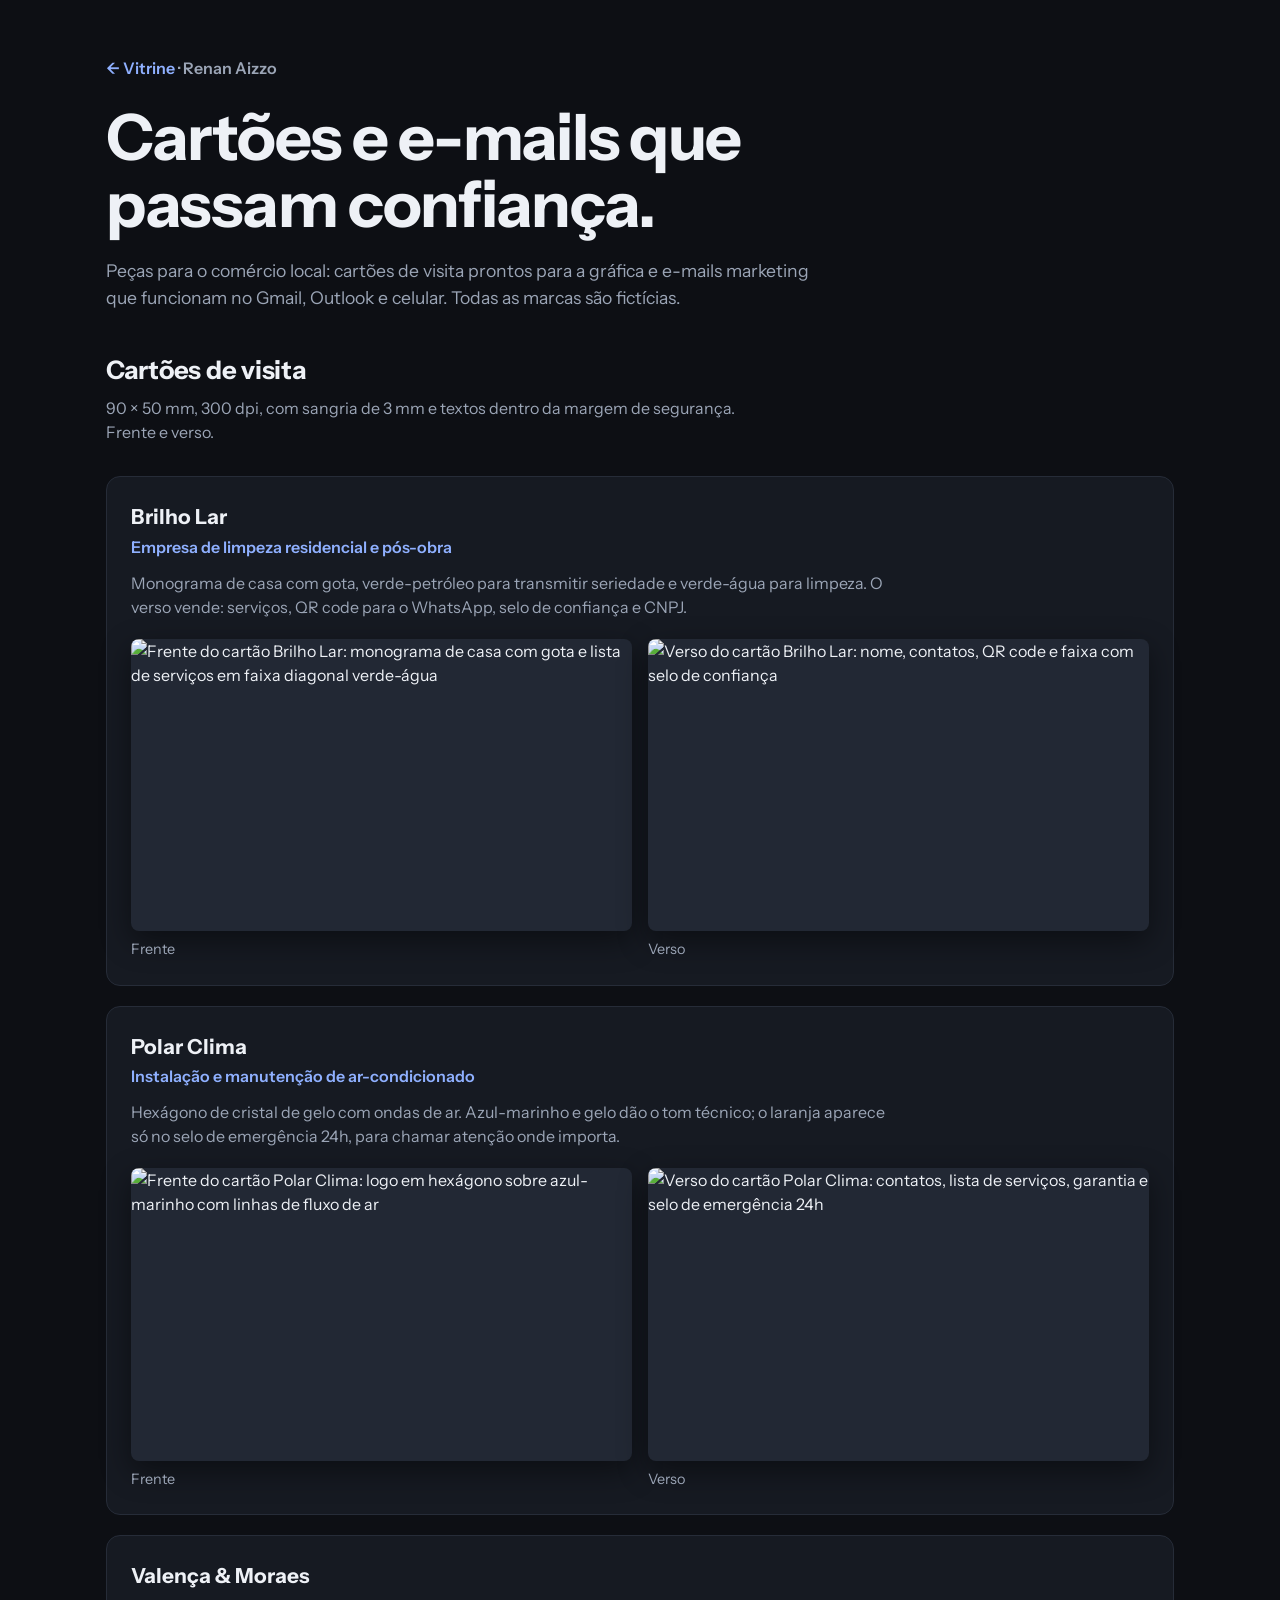
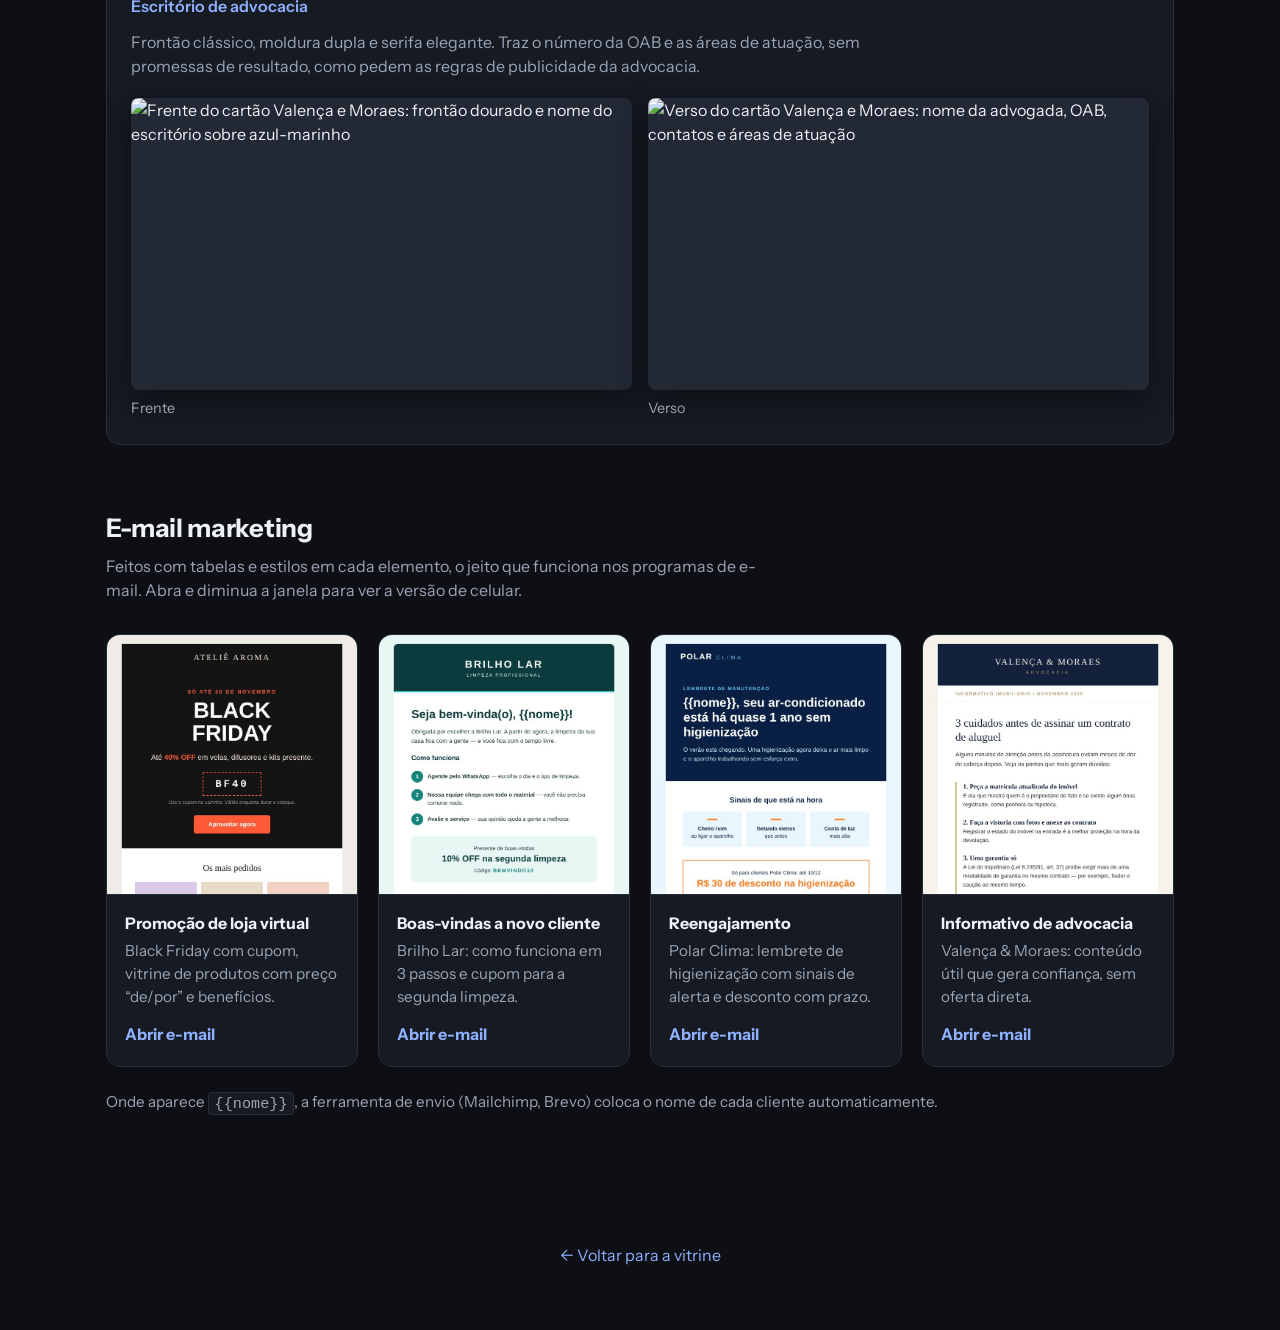
==== design/index.html @ 7b1bb788 "Vitrine: página de cartões de visita e e-mails marketing Co-Authored-By: Claude Opus 5.5 <noreply@an" ====
<!DOCTYPE html>
<html lang="pt-BR">
<head>
  <meta charset="UTF-8">
  <meta name="viewport" content="width=device-width, initial-scale=1">
  <title>Cartões de visita e e-mails · Renan Aizzo</title>
  <meta name="description" content="Cartões de visita e e-mails marketing para negócios locais: limpeza, ar-condicionado, advocacia e loja virtual.">

  <!-- PRÉVIA DO LINK (Open Graph): o que aparece ao colar o link no WhatsApp/redes -->
  <meta name="author" content="Renan Aizzo">
  <meta property="og:site_name" content="Renan Aizzo · design para negócios locais">
  <meta property="og:type" content="website">
  <meta property="og:title" content="Cartões de visita e e-mails que passam confiança">
  <meta property="og:description" content="Três identidades em cartão (frente e verso) e quatro e-mails marketing prontos para enviar.">
  <meta property="og:image" content="https://renanvibecoding-star.github.io/vitrine/design/img/cartoes/brilho-lar-frente.jpg">
  <meta name="twitter:card" content="summary_large_image">
  <meta name="theme-color" content="#0d0f14">
  <link rel="icon" href="data:image/svg+xml,<svg xmlns='http://www.w3.org/2000/svg' viewBox='0 0 32 32'><rect width='32' height='32' rx='7' fill='%238fb0ff'/><text x='16' y='23' font-family='Arial,sans-serif' font-size='20' font-weight='700' text-anchor='middle' fill='%230d0f14'>R</text></svg>">

  <link rel="preconnect" href="https://fonts.googleapis.com">
  <link rel="preconnect" href="https://fonts.gstatic.com" crossorigin>
  <link href="https://fonts.googleapis.com/css2?family=Instrument+Sans:wght@400;600;700&display=swap" rel="stylesheet">

  <!-- Reaproveita o estilo da vitrine e acrescenta só o que esta página precisa -->
  <link rel="stylesheet" href="../css/vitrine.css">
  <link rel="stylesheet" href="design.css">
</head>
<body>

  <header class="topo">
    <p class="topo__marca"><a class="voltar" href="../index.html">← Vitrine</a> · Renan Aizzo</p>
    <h1 class="topo__titulo">Cartões e e-mails que passam confiança.</h1>
    <p class="topo__texto">
      Peças para o comércio local: cartões de visita prontos para a gráfica e e-mails marketing
      que funcionam no Gmail, Outlook e celular. Todas as marcas são fictícias.
    </p>
  </header>

  <main class="design">

    <!-- ================= CARTÕES ================= -->
    <section class="secao" aria-labelledby="titulo-cartoes">
      <h2 class="secao__titulo" id="titulo-cartoes">Cartões de visita</h2>
      <p class="secao__texto">90 × 50 mm, 300 dpi, com sangria de 3 mm e textos dentro da margem de segurança. Frente e verso.</p>

      <article class="marca">
        <div class="marca__texto">
          <h3>Brilho Lar</h3>
          <p class="marca__nicho">Empresa de limpeza residencial e pós-obra</p>
          <p>Monograma de casa com gota, verde-petróleo para transmitir seriedade e verde-água para limpeza. O verso vende: serviços, QR code para o WhatsApp, selo de confiança e CNPJ.</p>
        </div>
        <div class="marca__faces">
          <figure><img src="img/cartoes/brilho-lar-frente.jpg" alt="Frente do cartão Brilho Lar: monograma de casa com gota e lista de serviços em faixa diagonal verde-água" width="1134" height="662" loading="lazy"><figcaption>Frente</figcaption></figure>
          <figure><img src="img/cartoes/brilho-lar-verso.jpg" alt="Verso do cartão Brilho Lar: nome, contatos, QR code e faixa com selo de confiança" width="1134" height="662" loading="lazy"><figcaption>Verso</figcaption></figure>
        </div>
      </article>

      <article class="marca">
        <div class="marca__texto">
          <h3>Polar Clima</h3>
          <p class="marca__nicho">Instalação e manutenção de ar-condicionado</p>
          <p>Hexágono de cristal de gelo com ondas de ar. Azul-marinho e gelo dão o tom técnico; o laranja aparece só no selo de emergência 24h, para chamar atenção onde importa.</p>
        </div>
        <div class="marca__faces">
          <figure><img src="img/cartoes/polar-clima-frente.jpg" alt="Frente do cartão Polar Clima: logo em hexágono sobre azul-marinho com linhas de fluxo de ar" width="1134" height="662" loading="lazy"><figcaption>Frente</figcaption></figure>
          <figure><img src="img/cartoes/polar-clima-verso.jpg" alt="Verso do cartão Polar Clima: contatos, lista de serviços, garantia e selo de emergência 24h" width="1134" height="662" loading="lazy"><figcaption>Verso</figcaption></figure>
        </div>
      </article>

      <article class="marca">
        <div class="marca__texto">
          <h3>Valença &amp; Moraes</h3>
          <p class="marca__nicho">Escritório de advocacia</p>
          <p>Frontão clássico, moldura dupla e serifa elegante. Traz o número da OAB e as áreas de atuação, sem promessas de resultado, como pedem as regras de publicidade da advocacia.</p>
        </div>
        <div class="marca__faces">
          <figure><img src="img/cartoes/valenca-moraes-frente.jpg" alt="Frente do cartão Valença e Moraes: frontão dourado e nome do escritório sobre azul-marinho" width="1134" height="662" loading="lazy"><figcaption>Frente</figcaption></figure>
          <figure><img src="img/cartoes/valenca-moraes-verso.jpg" alt="Verso do cartão Valença e Moraes: nome da advogada, OAB, contatos e áreas de atuação" width="1134" height="662" loading="lazy"><figcaption>Verso</figcaption></figure>
        </div>
      </article>
    </section>

    <!-- ================= E-MAILS ================= -->
    <section class="secao" aria-labelledby="titulo-emails">
      <h2 class="secao__titulo" id="titulo-emails">E-mail marketing</h2>
      <p class="secao__texto">Feitos com tabelas e estilos em cada elemento, o jeito que funciona nos programas de e-mail. Abra e diminua a janela para ver a versão de celular.</p>

      <ul class="emails">
        <li class="email">
          <a class="email__link" href="emails/1-ecommerce-black-friday.html" target="_blank" rel="noopener">
            <img class="email__previa" src="img/emails/1-ecommerce-black-friday.jpg" alt="" width="680" height="900" loading="lazy">
            <span class="email__texto">
              <strong>Promoção de loja virtual</strong>
              <span>Black Friday com cupom, vitrine de produtos com preço “de/por” e benefícios.</span>
              <span class="cartao__acao">Abrir e-mail</span>
            </span>
          </a>
        </li>
        <li class="email">
          <a class="email__link" href="emails/2-boas-vindas-limpeza.html" target="_blank" rel="noopener">
            <img class="email__previa" src="img/emails/2-boas-vindas-limpeza.jpg" alt="" width="680" height="900" loading="lazy">
            <span class="email__texto">
              <strong>Boas-vindas a novo cliente</strong>
              <span>Brilho Lar: como funciona em 3 passos e cupom para a segunda limpeza.</span>
              <span class="cartao__acao">Abrir e-mail</span>
            </span>
          </a>
        </li>
        <li class="email">
          <a class="email__link" href="emails/3-reengajamento-ar-condicionado.html" target="_blank" rel="noopener">
            <img class="email__previa" src="img/emails/3-reengajamento-ar-condicionado.jpg" alt="" width="680" height="900" loading="lazy">
            <span class="email__texto">
              <strong>Reengajamento</strong>
              <span>Polar Clima: lembrete de higienização com sinais de alerta e desconto com prazo.</span>
              <span class="cartao__acao">Abrir e-mail</span>
            </span>
          </a>
        </li>
        <li class="email">
          <a class="email__link" href="emails/4-newsletter-advocacia.html" target="_blank" rel="noopener">
            <img class="email__previa" src="img/emails/4-newsletter-advocacia.jpg" alt="" width="680" height="900" loading="lazy">
            <span class="email__texto">
              <strong>Informativo de advocacia</strong>
              <span>Valença &amp; Moraes: conteúdo útil que gera confiança, sem oferta direta.</span>
              <span class="cartao__acao">Abrir e-mail</span>
            </span>
          </a>
        </li>
      </ul>
      <p class="nota">Onde aparece <code>{{nome}}</code>, a ferramenta de envio (Mailchimp, Brevo) coloca o nome de cada cliente automaticamente.</p>
    </section>

  </main>

  <footer class="rodape">
    <p><a class="voltar" href="../index.html">← Voltar para a vitrine</a></p>
  </footer>

</body>
</html>
---- css/vitrine.css ----
/*
  vitrine.css — APARÊNCIA DA VITRINE
  A vitrine é discreta de propósito: quem tem que brilhar são as demos.
  Tema escuro em GRAFITE neutro (sem cor própria), para não competir com as miniaturas.
  Os nomes das variáveis vêm da versão clara; os valores agora são do tema escuro.
*/

:root {
  --marinho: #eef1f6;          /* texto principal (claro) */
  --marinho-suave: #9ba5b6;
  --fundo: #0d0f14;            /* grafite quase preto */
  --branco: #161a22;           /* fundo dos cartões */
  --borda: #262c38;
  --destaque: #8fb0ff;         /* azul claro: lê bem no escuro */
  --fonte: "Instrument Sans", system-ui, sans-serif;
  color-scheme: dark;
}

*, *::before, *::after { box-sizing: border-box; }

body {
  margin: 0;
  font-family: var(--fonte);
  line-height: 1.5;
  color: var(--marinho);
  background: var(--fundo);
}

:focus-visible { outline: 3px solid var(--destaque); outline-offset: 3px; }

/* ---------- Topo ---------- */
.topo {
  max-width: 1100px;
  margin: 0 auto;
  padding: 3.5rem 1rem 2.5rem;
}
.topo__marca { margin: 0 0 1.5rem; font-weight: 600; color: var(--marinho-suave); }
.topo__titulo {
  margin: 0;
  max-width: 16ch;              /* quebra o título em linhas curtas */
  font-size: clamp(2.2rem, 7vw, 4rem);
  font-weight: 700;
  line-height: 1.05;
  letter-spacing: -0.02em;
}
.topo__texto { max-width: 60ch; margin: 1.25rem 0 0; font-size: 1.1rem; color: var(--marinho-suave); }

/* ---------- Lista de cartões ---------- */
.vitrine { max-width: 1100px; margin: 0 auto; padding: 0 1rem 3rem; }
.vitrine__lista {
  list-style: none; margin: 0; padding: 0;
  display: grid;
  gap: 1.25rem;
  /* Quantas colunas couberem, cada uma com no mínimo 280px */
  grid-template-columns: repeat(auto-fill, minmax(280px, 1fr));
}

.cartao {
  background: var(--branco);
  border: 1px solid var(--borda);
  border-radius: 14px;
  overflow: hidden;
  transition: transform 0.2s, border-color 0.2s;
}
/* O cartão sobe um pouco ao passar o mouse (só os que são link) */
.cartao:has(.cartao__link:hover) { transform: translateY(-4px); border-color: #3a4252; }
.cartao__link { display: block; color: inherit; text-decoration: none; height: 100%; }
.cartao__link:hover .cartao__acao { text-decoration: underline; }
.cartao__texto { padding: 1.1rem 1.25rem 1.4rem; }
.cartao__texto h2 { margin: 0 0 0.4rem; font-size: 1.25rem; }
.cartao__texto p { margin: 0 0 1rem; color: var(--marinho-suave); }
.cartao__acao { font-weight: 700; color: var(--destaque); }
.cartao__selo {
  display: inline-block;
  padding: 0.2rem 0.7rem;
  border: 1px solid var(--borda);
  border-radius: 999px;
  font-size: 0.85rem;
  color: var(--marinho-suave);
}
.cartao--em-breve .miniatura { filter: saturate(0.55); }

/* ---------- Miniaturas: cada uma usa a identidade da sua demo ---------- */
.miniatura {
  height: 170px;
  display: grid;
  place-items: center;
  text-align: center;
}
.miniatura__nome { font-size: 2.3rem; line-height: 0.95; }

/* Lanchonete: tema escuro "brasa" (mesmas cores da demo) */
.miniatura--lanchonete {
  position: relative;
  overflow: hidden;
  background:
    radial-gradient(circle at 85% 10%, rgba(255, 122, 26, 0.55), transparent 55%),
    radial-gradient(circle at 10% 100%, rgba(255, 194, 61, 0.2), transparent 50%),
    #120d0a;
}
.miniatura--lanchonete .miniatura__nome {
  position: relative;
  z-index: 1;
  font-family: "Unbounded", sans-serif;
  font-weight: 800;
  font-size: 1.9rem;
  letter-spacing: -0.03em;
  /* Texto pintado com degradê */
  background: linear-gradient(120deg, #ffc23d, #ff7a1a 55%, #ff5440);
  -webkit-background-clip: text;
  background-clip: text;
  color: transparent;
}
.miniatura__bolha {
  position: absolute;
  display: grid;
  place-items: center;
  border-radius: 50%;
  background: rgba(255, 236, 220, 0.08);
  border: 1px solid rgba(255, 214, 180, 0.15);
  color: #ffc23d;   /* ícone âmbar, como na demo */
}
.miniatura__bolha--1 { width: 64px; height: 64px; font-size: 1.9rem; left: 8%; bottom: 10%; }
.miniatura__bolha--2 { width: 48px; height: 48px; font-size: 1.4rem; right: 8%; top: 12%; }

/* Hamburgueria: carvão com letras de fogo e brilho de brasa embaixo */
.miniatura--hamburgueria {
  background:
    radial-gradient(ellipse at 50% 120%, rgba(255, 106, 0, 0.5), transparent 60%),
    #110d0b;
}
.miniatura--hamburgueria .miniatura__nome {
  font-family: "Bowlby One", sans-serif;
  /* Letras pintadas com o degradê de fogo; a sombra preta vem do "drop-shadow"
     (text-shadow cobriria o degradê) */
  background: linear-gradient(0deg, #e3261b, #ff6a00 45%, #ffc300);
  -webkit-background-clip: text;
  background-clip: text;
  color: transparent;
  filter: drop-shadow(3px 3px 0 #161210);
}

/* Açaí: roxo escuro "holográfico" (mesmas cores da demo) */
.miniatura--acai {
  background:
    radial-gradient(circle at 90% 10%, rgba(255, 79, 163, 0.45), transparent 50%),
    radial-gradient(circle at 5% 95%, rgba(198, 244, 50, 0.3), transparent 45%),
    radial-gradient(circle at 20% 10%, rgba(139, 44, 245, 0.35), transparent 50%),
    #0e0616;
}
.miniatura--acai .miniatura__nome {
  font-family: "Sora", sans-serif;
  font-weight: 800;
  letter-spacing: -0.05em;
  background: linear-gradient(120deg, #8b2cf5, #ff4fa3 60%, #ffb36b);
  -webkit-background-clip: text;
  background-clip: text;
  color: transparent;
}

/* Barbearia: carvão quente com letras cobre (mesmas cores da demo) */
.miniatura--barbearia {
  background:
    radial-gradient(ellipse at 50% 0%, rgba(200, 145, 90, 0.22), transparent 65%),
    #111010;
}
.miniatura--barbearia .miniatura__nome {
  font-family: "Bricolage Grotesque", sans-serif;
  font-weight: 800;
  font-size: 2rem;
  letter-spacing: -0.03em;
  color: #c8915a;
}

/* Peças gráficas: três cartões de visita em leque, nas cores das marcas */
.miniatura--design {
  position: relative;
  overflow: hidden;
  background: radial-gradient(circle at 50% 120%, rgba(143, 176, 255, 0.18), transparent 60%), #10131a;
}
.mini-cartao {
  position: absolute;
  width: 132px;
  height: 77px;               /* proporção 90 × 50 mm */
  border-radius: 6px;
  box-shadow: 0 8px 20px rgba(0, 0, 0, 0.5);
}
.mini-cartao--1 { background: linear-gradient(115deg, #0B3B3C 62%, #2EC4B6 62%); transform: translate(-70px, 8px) rotate(-10deg); }
.mini-cartao--2 { background: linear-gradient(135deg, #0A1F44, #06142E); border: 1px solid #5EC8F2; transform: translate(0, -6px); z-index: 1; }
.mini-cartao--3 { background: #14213D; outline: 1px solid #C9A55C; outline-offset: -7px; transform: translate(70px, 8px) rotate(10deg); }

.rodape { padding: 1rem 1rem 3rem; text-align: center; color: var(--marinho-suave); }
---- design/design.css ----
/*
  design.css — só o que a página de peças gráficas precisa a mais.
  Cores e fonte vêm das variáveis de ../css/vitrine.css.
*/

.voltar { color: var(--destaque); text-decoration: none; }
.voltar:hover { text-decoration: underline; }

.design { max-width: 1100px; margin: 0 auto; padding: 0 1rem 2rem; }

.secao { margin-bottom: 4rem; }
.secao__titulo { margin: 0 0 0.4rem; font-size: 1.6rem; letter-spacing: -0.01em; }
.secao__texto { max-width: 60ch; margin: 0 0 2rem; color: var(--marinho-suave); }

/* ---------- Cartões de visita ---------- */
.marca {
  display: grid;
  gap: 1.25rem;
  padding: 1.5rem;
  margin-bottom: 1.25rem;
  background: var(--branco);
  border: 1px solid var(--borda);
  border-radius: 14px;
}
.marca__texto h3 { margin: 0; font-size: 1.3rem; }
.marca__nicho { margin: 0.15rem 0 0.75rem; font-weight: 600; color: var(--destaque); }
.marca__texto p:last-child { margin: 0; max-width: 70ch; color: var(--marinho-suave); }

/* Frente e verso lado a lado; no celular, um embaixo do outro */
.marca__faces { display: grid; gap: 1rem; grid-template-columns: repeat(auto-fit, minmax(260px, 1fr)); }
.marca__faces figure { margin: 0; }
.marca__faces img {
  display: block;
  width: 100%;
  height: auto;
  border-radius: 8px;
  /* sombra leve para o cartão "descolar" do fundo escuro */
  box-shadow: 0 10px 30px rgba(0, 0, 0, 0.45);
  background: #222834;   /* aparece enquanto a imagem carrega */
}
.marca__faces figcaption { margin-top: 0.5rem; font-size: 0.9rem; color: var(--marinho-suave); }

/* ---------- E-mails ---------- */
.emails {
  list-style: none; margin: 0; padding: 0;
  display: grid;
  gap: 1.25rem;
  grid-template-columns: repeat(auto-fill, minmax(240px, 1fr));
}
.email {
  background: var(--branco);
  border: 1px solid var(--borda);
  border-radius: 14px;
  overflow: hidden;
  transition: transform 0.2s, border-color 0.2s;
}
.email:has(.email__link:hover) { transform: translateY(-4px); border-color: #3a4252; }
.email__link { display: flex; flex-direction: column; height: 100%; color: inherit; text-decoration: none; }
.email__link:hover .cartao__acao { text-decoration: underline; }
.email__previa {
  display: block;
  width: 100%;
  height: 260px;
  object-fit: cover;          /* mostra o topo do e-mail, recortando o resto */
  object-position: top;
  background: #222834;
  border-bottom: 1px solid var(--borda);
}
.email__texto { display: flex; flex-direction: column; gap: 0.35rem; padding: 1rem 1.1rem 1.25rem; }
.email__texto span:not(.cartao__acao) { color: var(--marinho-suave); font-size: 0.95rem; }
.email__texto .cartao__acao { margin-top: auto; padding-top: 0.5rem; }

.nota { margin-top: 1.5rem; font-size: 0.95rem; color: var(--marinho-suave); }
.nota code { padding: 0.1rem 0.35rem; border-radius: 4px; background: var(--branco); border: 1px solid var(--borda); }
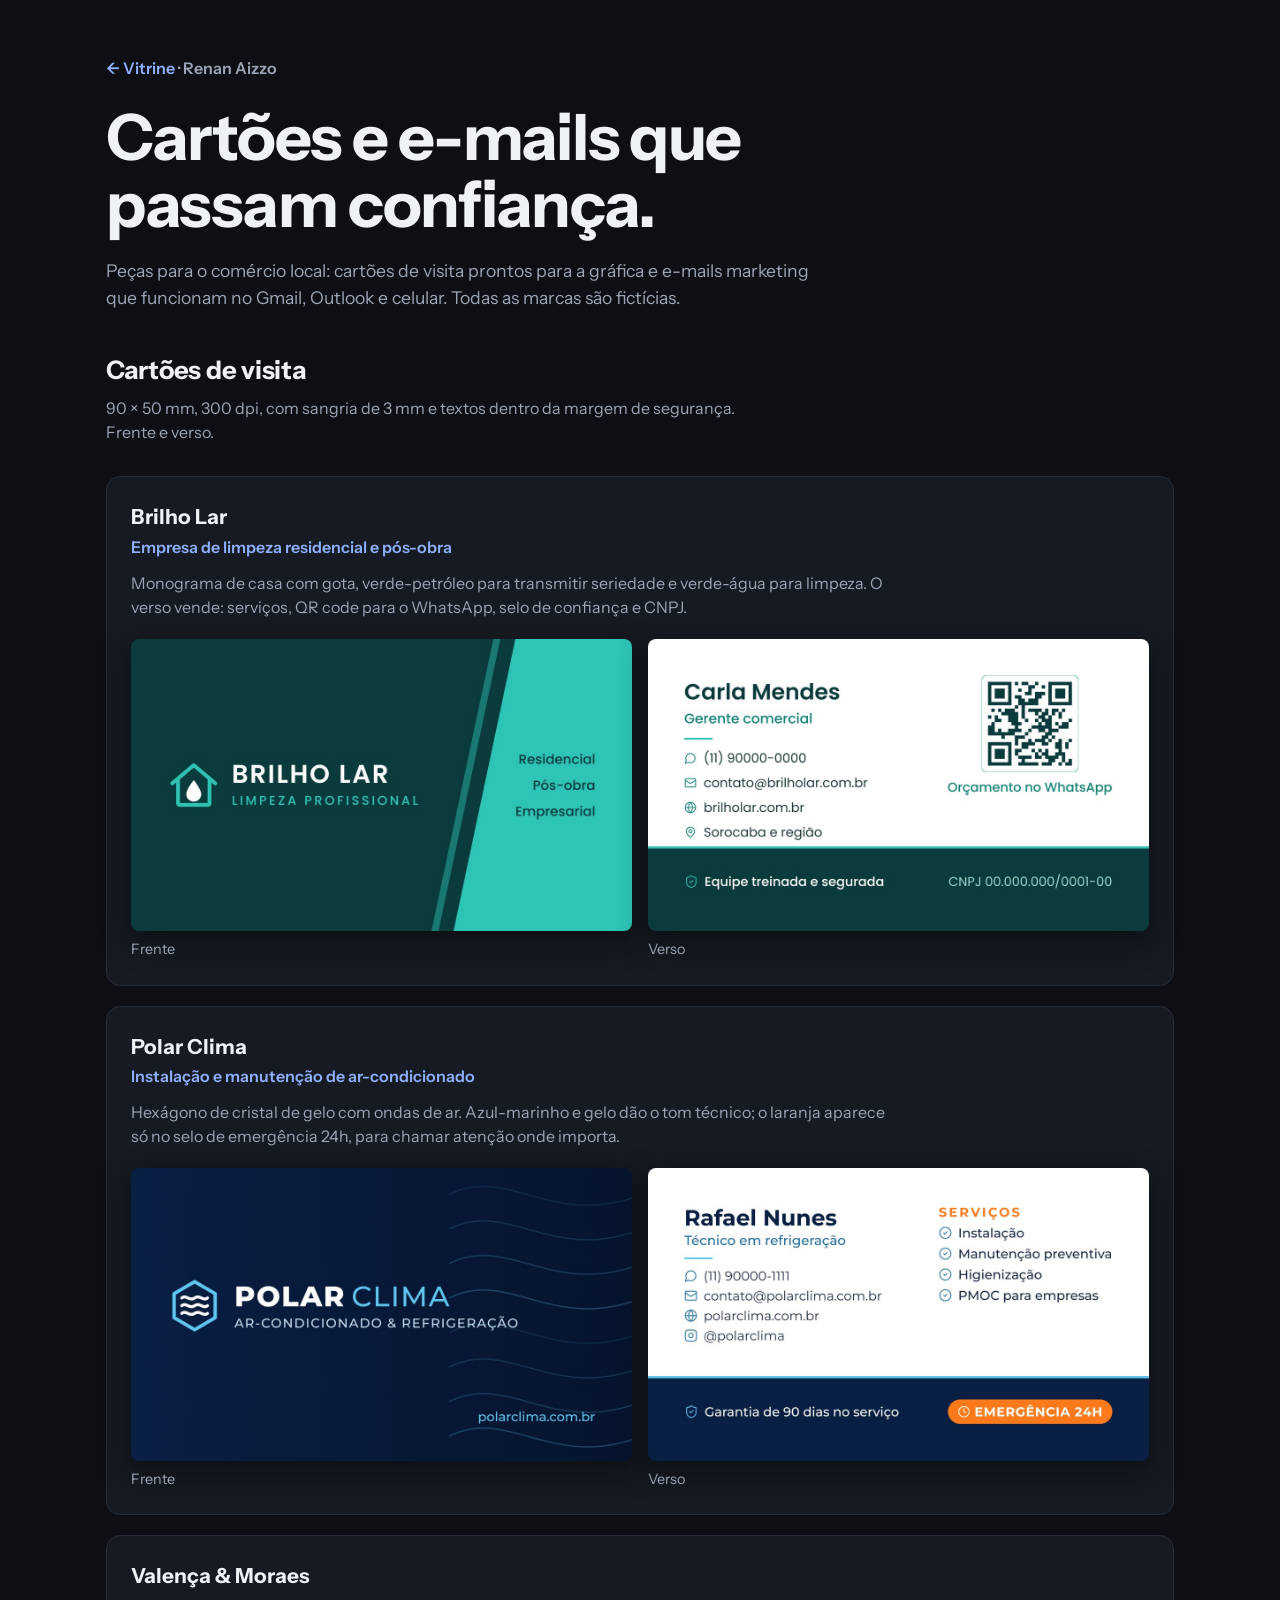
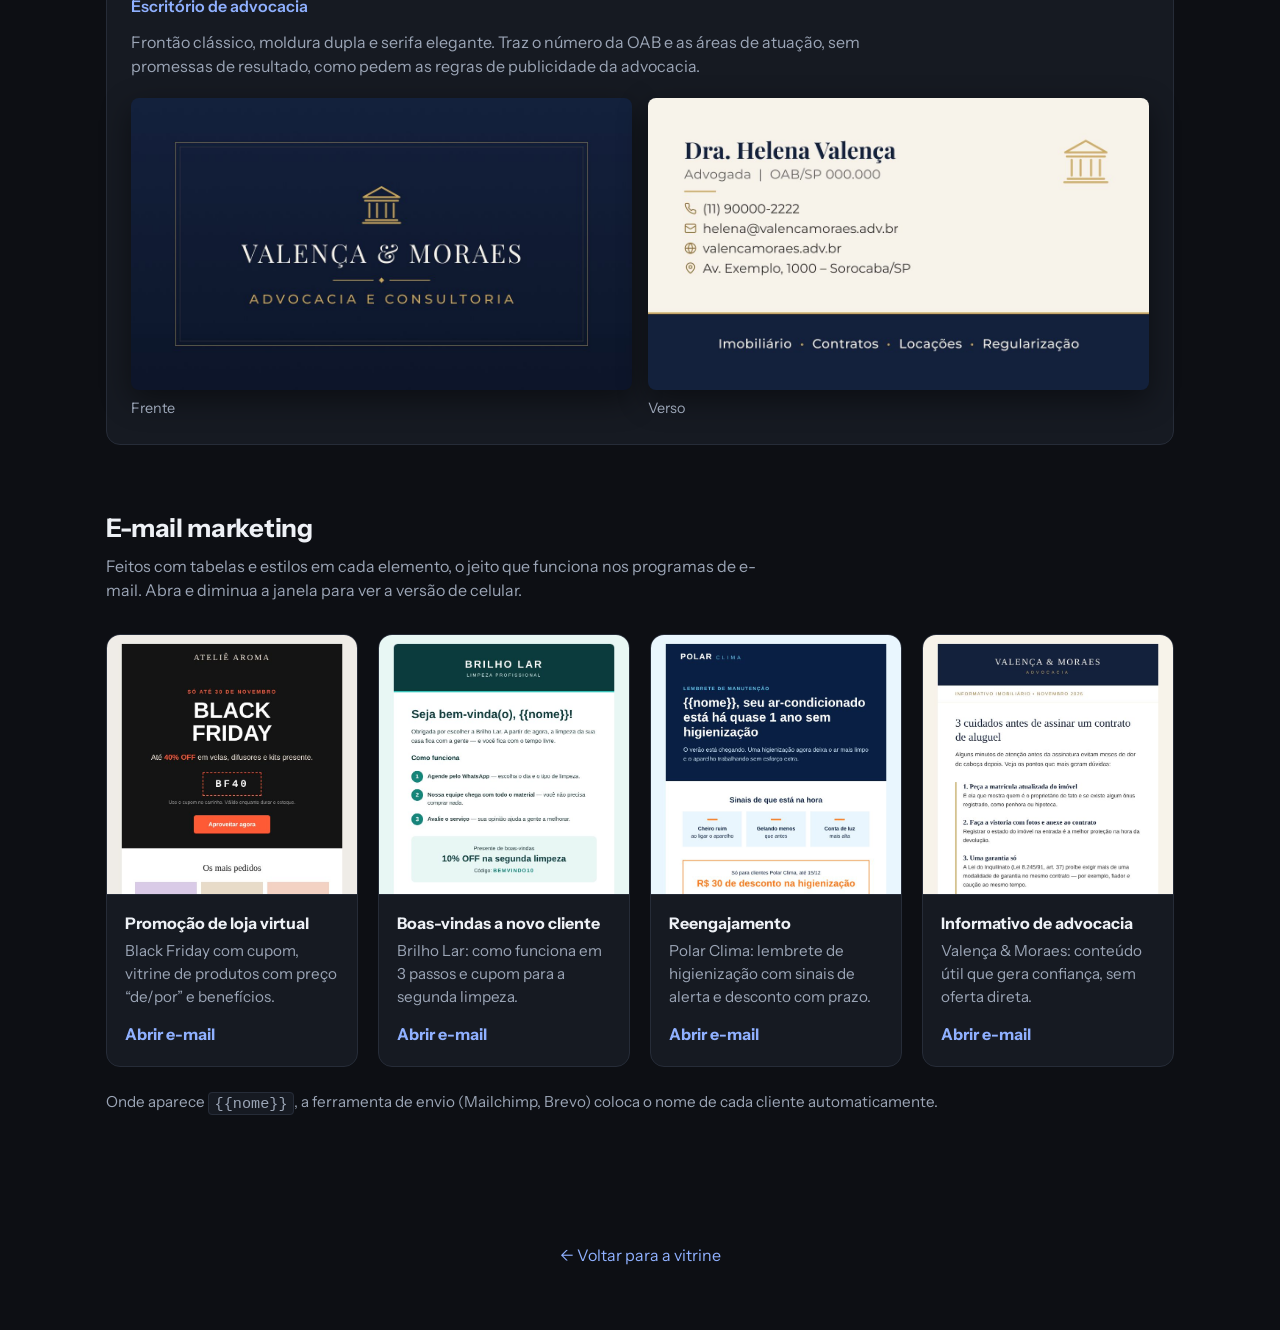
==== commit 16810fc9: "Prévias de link apontam para renanaizzo.github.io" ====
--- a/design/index.html
+++ b/design/index.html
@@ -12,7 +12,7 @@
   <meta property="og:type" content="website">
   <meta property="og:title" content="Cartões de visita e e-mails que passam confiança">
   <meta property="og:description" content="Três identidades em cartão (frente e verso) e quatro e-mails marketing prontos para enviar.">
-  <meta property="og:image" content="https://renanvibecoding-star.github.io/vitrine/design/img/cartoes/brilho-lar-frente.jpg">
+  <meta property="og:image" content="https://renanaizzo.github.io/vitrine/design/img/cartoes/brilho-lar-frente.jpg">
   <meta name="twitter:card" content="summary_large_image">
   <meta name="theme-color" content="#0d0f14">
   <link rel="icon" href="data:image/svg+xml,<svg xmlns='http://www.w3.org/2000/svg' viewBox='0 0 32 32'><rect width='32' height='32' rx='7' fill='%238fb0ff'/><text x='16' y='23' font-family='Arial,sans-serif' font-size='20' font-weight='700' text-anchor='middle' fill='%230d0f14'>R</text></svg>">
